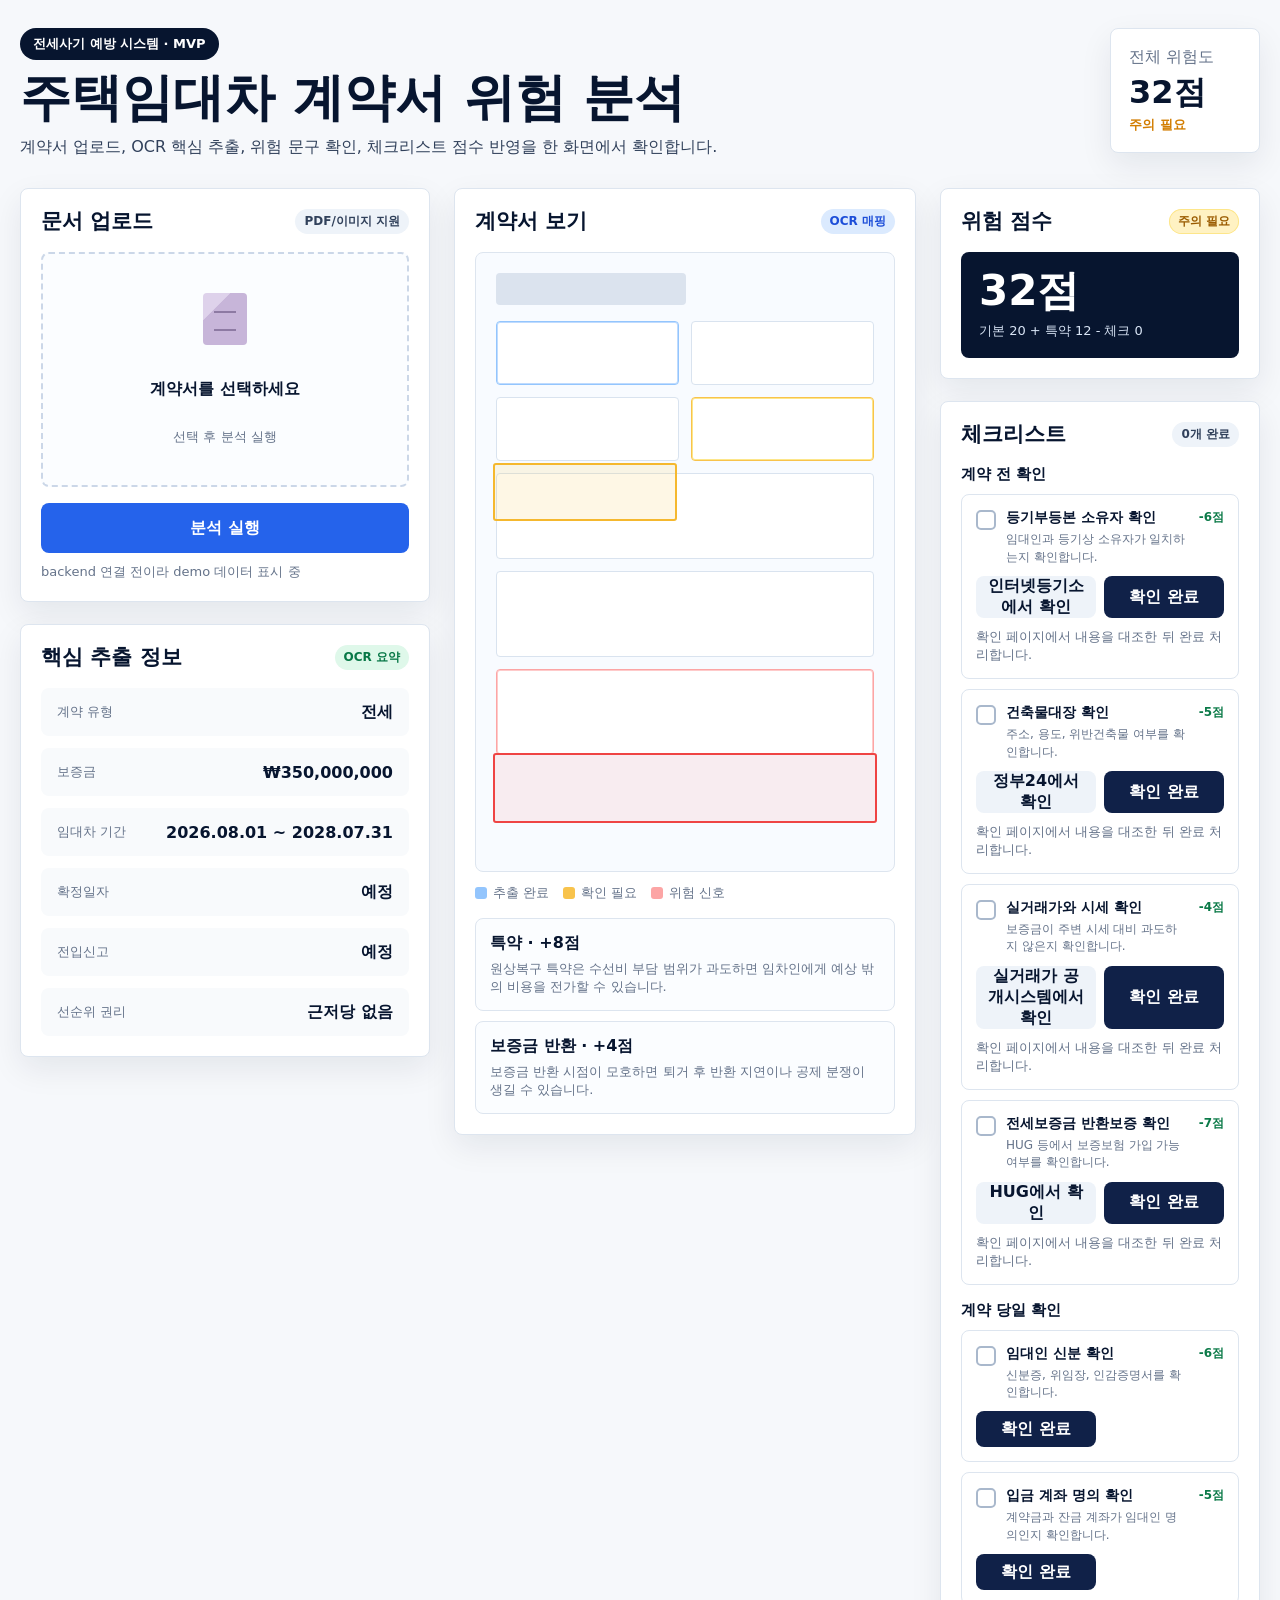
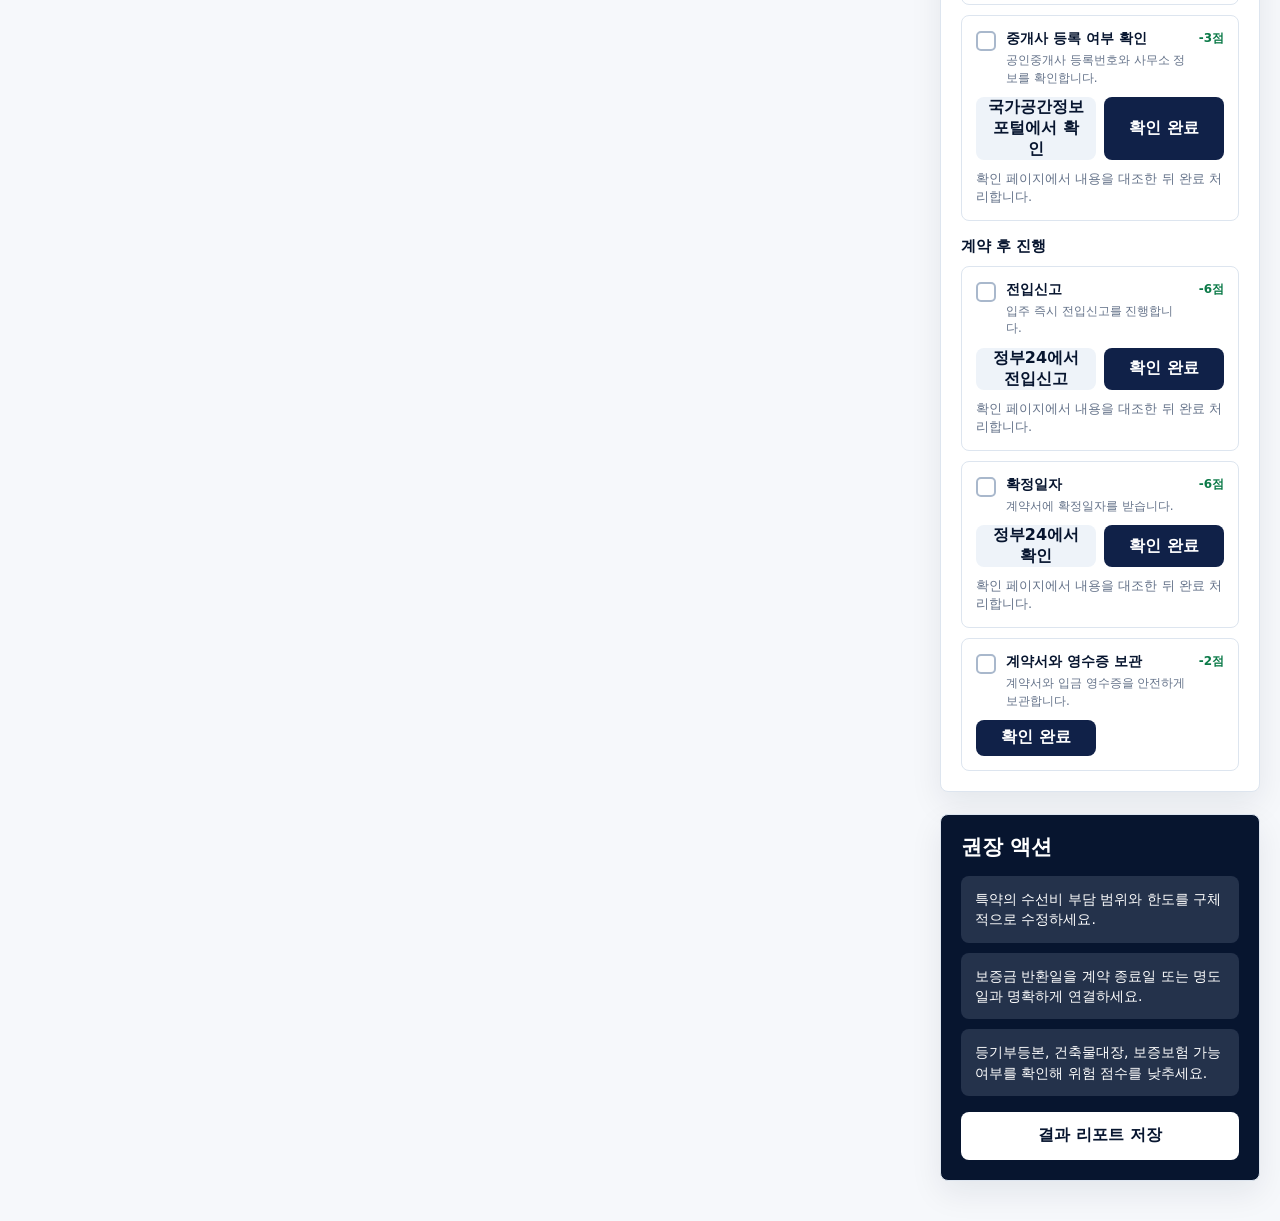
==== FastAPI/frontend/index.html @ 69af6f7d "Add connected MVP frontend dashboard" ====
<!doctype html>
<html lang="ko">
  <head>
    <meta charset="UTF-8" />
    <meta name="viewport" content="width=device-width, initial-scale=1.0" />
    <title>주택임대차 계약서 위험 분석</title>
    <link rel="stylesheet" href="./styles.css" />
  </head>
  <body>
    <main class="app-shell">
      <header class="topbar">
        <div>
          <p class="eyebrow">전세사기 예방 시스템 · MVP</p>
          <h1>주택임대차 계약서 위험 분석</h1>
          <p class="subtitle">
            계약서 업로드, OCR 핵심 추출, 위험 문구 확인, 체크리스트 점수 반영을 한 화면에서 확인합니다.
          </p>
        </div>
        <div class="score-summary" aria-live="polite">
          <span>전체 위험도</span>
          <strong id="header-score">32점</strong>
          <small id="header-score-label">주의 필요</small>
        </div>
      </header>

      <section class="workspace">
        <aside class="left-column">
          <section class="panel upload-panel">
            <div class="panel-heading">
              <h2>문서 업로드</h2>
              <span class="pill">PDF/이미지 지원</span>
            </div>
            <label class="upload-dropzone" for="contract-file">
              <input id="contract-file" type="file" accept=".pdf,image/*" />
              <span class="file-icon" aria-hidden="true"></span>
              <strong id="file-name">계약서를 선택하세요</strong>
              <span id="file-meta">선택 후 분석 실행</span>
            </label>
            <button id="analyze-button" class="primary-button" type="button">
              분석 실행
            </button>
            <p id="connection-status" class="status-line">backend 연결 대기 중</p>
          </section>

          <section class="panel">
            <div class="panel-heading">
              <h2>핵심 추출 정보</h2>
              <span class="pill success">OCR 요약</span>
            </div>
            <dl class="info-list">
              <div>
                <dt>계약 유형</dt>
                <dd id="contract-type">전세</dd>
              </div>
              <div>
                <dt>보증금</dt>
                <dd id="deposit">₩350,000,000</dd>
              </div>
              <div>
                <dt>임대차 기간</dt>
                <dd id="lease-period">2026.08.01 ~ 2028.07.31</dd>
              </div>
              <div>
                <dt>확정일자</dt>
                <dd id="fixed-date">예정</dd>
              </div>
              <div>
                <dt>전입신고</dt>
                <dd id="move-in">예정</dd>
              </div>
              <div>
                <dt>선순위 권리</dt>
                <dd id="senior-rights">근저당 없음</dd>
              </div>
            </dl>
          </section>
        </aside>

        <section class="panel document-panel">
          <div class="panel-heading">
            <h2>계약서 보기</h2>
            <span class="pill blue">OCR 매핑</span>
          </div>
          <div class="document-viewer" id="document-viewer">
            <div class="doc-toolbar"></div>
            <div class="doc-row">
              <div class="doc-cell mapped"></div>
              <div class="doc-cell"></div>
            </div>
            <div class="doc-row">
              <div class="doc-cell"></div>
              <div class="doc-cell warning"></div>
            </div>
            <div class="doc-wide"></div>
            <div class="doc-wide"></div>
            <div class="doc-wide danger"></div>
          </div>
          <div class="legend">
            <span><i class="legend-mapped"></i>추출 완료</span>
            <span><i class="legend-warning"></i>확인 필요</span>
            <span><i class="legend-danger"></i>위험 신호</span>
          </div>
          <section class="special-terms" id="special-terms"></section>
        </section>

        <aside class="right-column">
          <section class="panel risk-panel">
            <div class="panel-heading">
              <h2>위험 점수</h2>
              <span id="risk-level-pill" class="pill warning">주의</span>
            </div>
            <div class="risk-score">
              <strong id="risk-score">32점</strong>
              <span id="risk-formula">기본 20 + 특약 12 - 체크 0</span>
            </div>
          </section>

          <section class="panel checklist-panel">
            <div class="panel-heading">
              <h2>체크리스트</h2>
              <span id="completed-count" class="pill">0개 완료</span>
            </div>
            <div id="checklist-groups" class="checklist-groups"></div>
          </section>

          <section class="panel action-panel">
            <h2>권장 액션</h2>
            <ul id="recommended-actions" class="action-list"></ul>
            <button class="secondary-button" id="download-report" type="button">
              결과 리포트 저장
            </button>
          </section>
        </aside>
      </section>
    </main>

    <script src="./app.js"></script>
  </body>
</html>
---- FastAPI/frontend/styles.css ----
:root {
  --ink: #07152f;
  --muted: #65738a;
  --line: #dde5ef;
  --soft: #f6f8fb;
  --panel: #ffffff;
  --brand: #2563eb;
  --brand-dark: #102148;
  --ok: #21b56f;
  --warn: #f5b82e;
  --danger: #ef4444;
  --shadow: 0 12px 32px rgba(12, 26, 54, 0.08);
}

* {
  box-sizing: border-box;
}

body {
  margin: 0;
  min-width: 320px;
  background: var(--soft);
  color: var(--ink);
  font-family:
    Inter, Pretendard, "Noto Sans KR", "Apple SD Gothic Neo", system-ui,
    -apple-system, BlinkMacSystemFont, "Segoe UI", sans-serif;
}

button,
input {
  font: inherit;
}

button {
  cursor: pointer;
}

.app-shell {
  width: min(1280px, calc(100vw - 40px));
  margin: 0 auto;
  padding: 28px 0 40px;
}

.topbar {
  display: grid;
  grid-template-columns: 1fr auto;
  gap: 24px;
  align-items: start;
  margin-bottom: 28px;
}

.eyebrow {
  display: inline-flex;
  margin: 0 0 10px;
  padding: 7px 13px;
  color: #ffffff;
  background: var(--ink);
  border-radius: 999px;
  font-size: 13px;
  font-weight: 700;
}

h1,
h2,
p {
  margin: 0;
}

h1 {
  font-size: clamp(32px, 4vw, 52px);
  line-height: 1.08;
  letter-spacing: 0;
}

h2 {
  font-size: 21px;
  line-height: 1.2;
}

.subtitle {
  max-width: 760px;
  margin-top: 10px;
  color: #31415b;
  line-height: 1.55;
}

.score-summary {
  min-width: 150px;
  padding: 18px;
  background: var(--panel);
  border: 1px solid var(--line);
  border-radius: 8px;
  box-shadow: var(--shadow);
}

.score-summary span,
.score-summary small {
  display: block;
  color: var(--muted);
}

.score-summary strong {
  display: block;
  margin-top: 8px;
  font-size: 32px;
  line-height: 1;
}

.score-summary small {
  margin-top: 8px;
  color: #d27d00;
  font-weight: 700;
}

.workspace {
  display: grid;
  grid-template-columns: minmax(260px, 410px) minmax(420px, 1fr) minmax(280px, 320px);
  gap: 24px;
  align-items: start;
}

.left-column,
.right-column {
  display: grid;
  gap: 22px;
}

.panel {
  background: var(--panel);
  border: 1px solid var(--line);
  border-radius: 8px;
  box-shadow: var(--shadow);
  padding: 20px;
}

.panel-heading {
  display: flex;
  align-items: center;
  justify-content: space-between;
  gap: 12px;
  margin-bottom: 18px;
}

.pill {
  display: inline-flex;
  align-items: center;
  min-height: 24px;
  padding: 4px 9px;
  border-radius: 999px;
  background: #eef3f9;
  color: #31415b;
  font-size: 12px;
  font-weight: 700;
  white-space: nowrap;
}

.pill.success {
  background: #dff8ea;
  color: #087847;
}

.pill.blue {
  background: #dbeafe;
  color: #1d4ed8;
}

.pill.warning {
  background: #fff2c3;
  color: #9a5b00;
}

.pill.danger {
  background: #fee2e2;
  color: #b91c1c;
}

.upload-dropzone {
  display: grid;
  place-items: center;
  min-height: 235px;
  padding: 28px;
  border: 2px dashed #cbd7e8;
  border-radius: 8px;
  background: #fbfdff;
  text-align: center;
}

.upload-dropzone input {
  position: absolute;
  width: 1px;
  height: 1px;
  opacity: 0;
}

.file-icon {
  width: 44px;
  height: 52px;
  margin-bottom: 12px;
  border-radius: 4px;
  background:
    linear-gradient(135deg, transparent 0 28%, #c7b5d9 29% 100%),
    linear-gradient(#ded2eb, #ded2eb);
  position: relative;
}

.file-icon::after {
  content: "";
  position: absolute;
  left: 11px;
  top: 18px;
  width: 22px;
  height: 16px;
  border-top: 2px solid #8d7aa3;
  border-bottom: 2px solid #8d7aa3;
}

.upload-dropzone strong {
  display: block;
  margin-bottom: 6px;
  font-size: 16px;
}

.upload-dropzone span:last-child,
.status-line,
.legend,
.special-note {
  color: var(--muted);
  font-size: 13px;
}

.primary-button,
.secondary-button,
.mini-button {
  width: 100%;
  border: 0;
  border-radius: 8px;
  font-weight: 800;
}

.primary-button {
  min-height: 50px;
  margin-top: 16px;
  background: var(--brand);
  color: #ffffff;
}

.secondary-button {
  min-height: 48px;
  margin-top: 16px;
  background: #ffffff;
  color: var(--ink);
}

.mini-button {
  min-height: 36px;
  padding: 0 12px;
  background: var(--brand-dark);
  color: #ffffff;
}

.mini-button.ghost {
  background: #eef3f9;
  color: var(--ink);
}

.mini-button:disabled {
  background: #d9e7df;
  color: #0b7a48;
  cursor: default;
}

.status-line {
  margin-top: 10px;
}

.info-list {
  display: grid;
  gap: 12px;
  margin: 0;
}

.info-list div {
  display: grid;
  grid-template-columns: 1fr auto;
  gap: 12px;
  align-items: center;
  min-height: 48px;
  padding: 12px 16px;
  background: #f8fafc;
  border-radius: 8px;
}

.info-list dt {
  color: var(--muted);
  font-size: 13px;
}

.info-list dd {
  margin: 0;
  font-weight: 800;
  text-align: right;
}

.document-panel {
  min-width: 0;
}

.document-viewer {
  position: relative;
  min-height: 620px;
  padding: 20px;
  border: 1px solid var(--line);
  border-radius: 8px;
  background: #f8fbff;
  overflow: hidden;
}

.doc-toolbar {
  width: 190px;
  height: 32px;
  margin-bottom: 16px;
  border-radius: 4px;
  background: #dbe3ee;
}

.doc-row {
  display: grid;
  grid-template-columns: 1fr 1fr;
  gap: 12px;
  margin-bottom: 12px;
}

.doc-cell,
.doc-wide {
  min-height: 64px;
  border: 1px solid #d9e3ef;
  border-radius: 4px;
  background: #ffffff;
}

.doc-wide {
  margin-bottom: 12px;
  min-height: 86px;
}

.mapped {
  border-color: #93c5fd;
  box-shadow: inset 0 0 0 1px #bfdbfe;
}

.warning {
  border-color: #f8c34c;
  box-shadow: inset 0 0 0 1px #fde68a;
}

.danger {
  border-color: #fca5a5;
  box-shadow: inset 0 0 0 1px #fecaca;
}

.redaction-box,
.highlight-box {
  position: absolute;
  border-radius: 3px;
  pointer-events: none;
}

.redaction-box {
  background: rgba(8, 21, 47, 0.72);
}

.highlight-box.high {
  border: 2px solid var(--danger);
  background: rgba(239, 68, 68, 0.08);
}

.highlight-box.medium {
  border: 2px solid var(--warn);
  background: rgba(245, 184, 46, 0.12);
}

.legend {
  display: flex;
  flex-wrap: wrap;
  gap: 14px;
  margin-top: 12px;
}

.legend span {
  display: inline-flex;
  align-items: center;
  gap: 6px;
}

.legend i {
  width: 12px;
  height: 12px;
  border-radius: 3px;
}

.legend-mapped {
  background: #93c5fd;
}

.legend-warning {
  background: #f8c34c;
}

.legend-danger {
  background: #fca5a5;
}

.special-terms {
  display: grid;
  gap: 10px;
  margin-top: 16px;
}

.special-card {
  padding: 14px;
  border: 1px solid var(--line);
  border-radius: 8px;
  background: #fbfdff;
}

.special-card strong {
  display: block;
  margin-bottom: 6px;
}

.risk-score {
  padding: 18px;
  border-radius: 8px;
  background: var(--ink);
  color: #ffffff;
}

.risk-score strong {
  display: block;
  font-size: 42px;
  line-height: 1;
}

.risk-score span {
  display: block;
  margin-top: 10px;
  color: #d8e4f5;
  font-size: 13px;
}

.checklist-groups {
  display: grid;
  gap: 16px;
}

.checklist-group h3 {
  margin: 0 0 10px;
  font-size: 15px;
}

.check-item {
  display: grid;
  gap: 10px;
  padding: 14px;
  border: 1px solid var(--line);
  border-radius: 8px;
  background: #ffffff;
}

.check-item + .check-item {
  margin-top: 10px;
}

.check-top {
  display: grid;
  grid-template-columns: auto 1fr auto;
  gap: 10px;
  align-items: start;
}

.check-toggle {
  width: 20px;
  height: 20px;
  margin-top: 1px;
  border: 2px solid #a9b8cc;
  border-radius: 5px;
  background: #ffffff;
}

.check-item.completed .check-toggle {
  border-color: var(--ok);
  background:
    linear-gradient(135deg, transparent 0 45%, #ffffff 46% 55%, transparent 56%),
    var(--ok);
}

.check-title {
  display: grid;
  gap: 4px;
}

.check-title strong {
  font-size: 14px;
}

.check-title span {
  color: var(--muted);
  font-size: 12px;
  line-height: 1.45;
}

.check-points {
  color: #0b7a48;
  font-size: 12px;
  font-weight: 800;
  white-space: nowrap;
}

.check-actions {
  display: grid;
  grid-template-columns: 1fr 1fr;
  gap: 8px;
}

.action-panel {
  background: var(--ink);
  color: #ffffff;
}

.action-list {
  display: grid;
  gap: 10px;
  margin: 16px 0 0;
  padding: 0;
  list-style: none;
}

.action-list li {
  padding: 13px 14px;
  border-radius: 8px;
  background: #24324b;
  line-height: 1.45;
  font-size: 14px;
}

@media (max-width: 1120px) {
  .workspace {
    grid-template-columns: 1fr 1fr;
  }

  .document-panel {
    grid-column: 1 / -1;
    order: 3;
  }
}

@media (max-width: 760px) {
  .app-shell {
    width: min(100vw - 24px, 460px);
    padding-top: 18px;
  }

  .topbar,
  .workspace {
    grid-template-columns: 1fr;
  }

  .score-summary {
    width: 100%;
  }

  .document-panel {
    order: 0;
  }

  .document-viewer {
    min-height: 440px;
  }

  .doc-row {
    grid-template-columns: 1fr;
  }

  .check-actions {
    grid-template-columns: 1fr;
  }
}
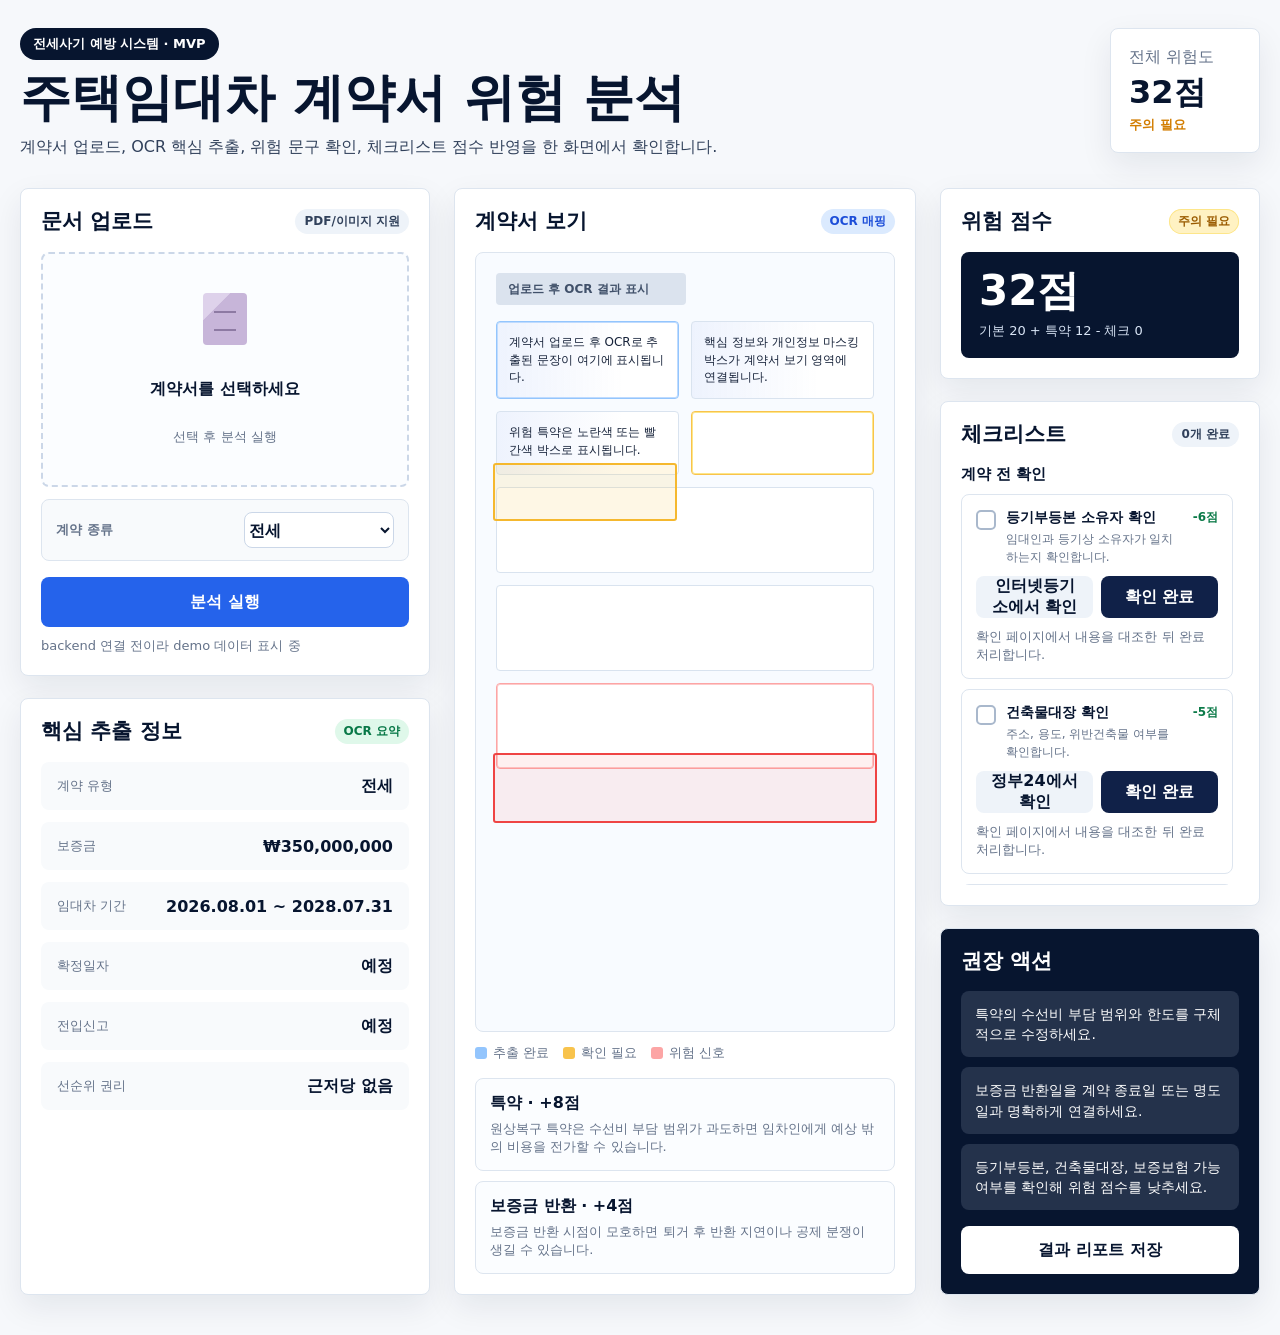
==== commit c4abb8d1: "Add structured contract field extraction" ====
--- a/FastAPI/frontend/index.html
+++ b/FastAPI/frontend/index.html
@@ -35,6 +35,16 @@
               <span class="file-icon" aria-hidden="true"></span>
               <strong id="file-name">계약서를 선택하세요</strong>
               <span id="file-meta">선택 후 분석 실행</span>
+            </label>
+            <label class="document-type-field" for="document-type">
+              <span>계약 종류</span>
+              <select id="document-type">
+                <option value="jeonse">전세</option>
+                <option value="monthly_rent">월세</option>
+                <option value="mixed_rent">반전세</option>
+                <option value="sale">매매</option>
+                <option value="unknown">모름</option>
+              </select>
             </label>
             <button id="analyze-button" class="primary-button" type="button">
               분석 실행
--- a/FastAPI/frontend/styles.css
+++ b/FastAPI/frontend/styles.css
@@ -27,7 +27,8 @@
 }
 
 button,
-input {
+input,
+select {
   font: inherit;
 }
 
@@ -116,13 +117,23 @@
   display: grid;
   grid-template-columns: minmax(260px, 410px) minmax(420px, 1fr) minmax(280px, 320px);
   gap: 24px;
-  align-items: start;
+  align-items: stretch;
 }
 
 .left-column,
 .right-column {
   display: grid;
   gap: 22px;
+  height: 100%;
+}
+
+.left-column {
+  grid-template-rows: auto 1fr;
+}
+
+.right-column {
+  align-self: start;
+  grid-template-rows: auto;
 }
 
 .panel {
@@ -131,6 +142,17 @@
   border-radius: 8px;
   box-shadow: var(--shadow);
   padding: 20px;
+}
+
+.left-column .panel,
+.right-column .panel,
+.document-panel {
+  min-height: 0;
+}
+
+.document-panel {
+  display: flex;
+  flex-direction: column;
 }
 
 .panel-heading {
@@ -228,6 +250,34 @@
   font-size: 13px;
 }
 
+.document-type-field {
+  display: grid;
+  grid-template-columns: 1fr 150px;
+  gap: 12px;
+  align-items: center;
+  margin-top: 12px;
+  padding: 12px 14px;
+  border: 1px solid var(--line);
+  border-radius: 8px;
+  background: #f8fafc;
+}
+
+.document-type-field span {
+  color: var(--muted);
+  font-size: 13px;
+  font-weight: 700;
+}
+
+.document-type-field select {
+  width: 100%;
+  min-height: 36px;
+  border: 1px solid #cbd7e8;
+  border-radius: 8px;
+  background: #ffffff;
+  color: var(--ink);
+  font-weight: 800;
+}
+
 .primary-button,
 .secondary-button,
 .mini-button {
@@ -307,6 +357,7 @@
 
 .document-viewer {
   position: relative;
+  flex: 1;
   min-height: 620px;
   padding: 20px;
   border: 1px solid var(--line);
@@ -316,11 +367,18 @@
 }
 
 .doc-toolbar {
-  width: 190px;
+  display: inline-flex;
+  align-items: center;
+  width: auto;
+  min-width: 190px;
   height: 32px;
   margin-bottom: 16px;
+  padding: 0 12px;
   border-radius: 4px;
   background: #dbe3ee;
+  color: #41516a;
+  font-size: 12px;
+  font-weight: 800;
 }
 
 .doc-row {
@@ -333,14 +391,27 @@
 .doc-cell,
 .doc-wide {
   min-height: 64px;
+  padding: 12px;
   border: 1px solid #d9e3ef;
   border-radius: 4px;
   background: #ffffff;
+  color: #5c687a;
+  font-size: 12px;
+  line-height: 1.45;
+  overflow: hidden;
 }
 
 .doc-wide {
   margin-bottom: 12px;
   min-height: 86px;
+}
+
+.doc-cell.has-ocr-text,
+.doc-wide.has-ocr-text {
+  color: #17233a;
+  background:
+    linear-gradient(90deg, rgba(37, 99, 235, 0.08), transparent 70%),
+    #ffffff;
 }
 
 .mapped {
@@ -451,6 +522,28 @@
 .checklist-groups {
   display: grid;
   gap: 16px;
+  max-height: 420px;
+  overflow-y: auto;
+  overscroll-behavior: contain;
+  padding-right: 6px;
+}
+
+.checklist-groups::-webkit-scrollbar {
+  width: 8px;
+}
+
+.checklist-groups::-webkit-scrollbar-track {
+  background: #eef3f9;
+  border-radius: 999px;
+}
+
+.checklist-groups::-webkit-scrollbar-thumb {
+  background: #b9c7db;
+  border-radius: 999px;
+}
+
+.checklist-groups::-webkit-scrollbar-thumb:hover {
+  background: #8fa1bc;
 }
 
 .checklist-group h3 {
@@ -546,6 +639,7 @@
 @media (max-width: 1120px) {
   .workspace {
     grid-template-columns: 1fr 1fr;
+    align-items: start;
   }
 
   .document-panel {
@@ -565,6 +659,17 @@
     grid-template-columns: 1fr;
   }
 
+  .left-column,
+  .right-column {
+    height: auto;
+    grid-template-rows: none;
+  }
+
+  .document-panel,
+  .checklist-panel {
+    display: block;
+  }
+
   .score-summary {
     width: 100%;
   }
@@ -577,6 +682,10 @@
     min-height: 440px;
   }
 
+  .checklist-groups {
+    max-height: 420px;
+  }
+
   .doc-row {
     grid-template-columns: 1fr;
   }
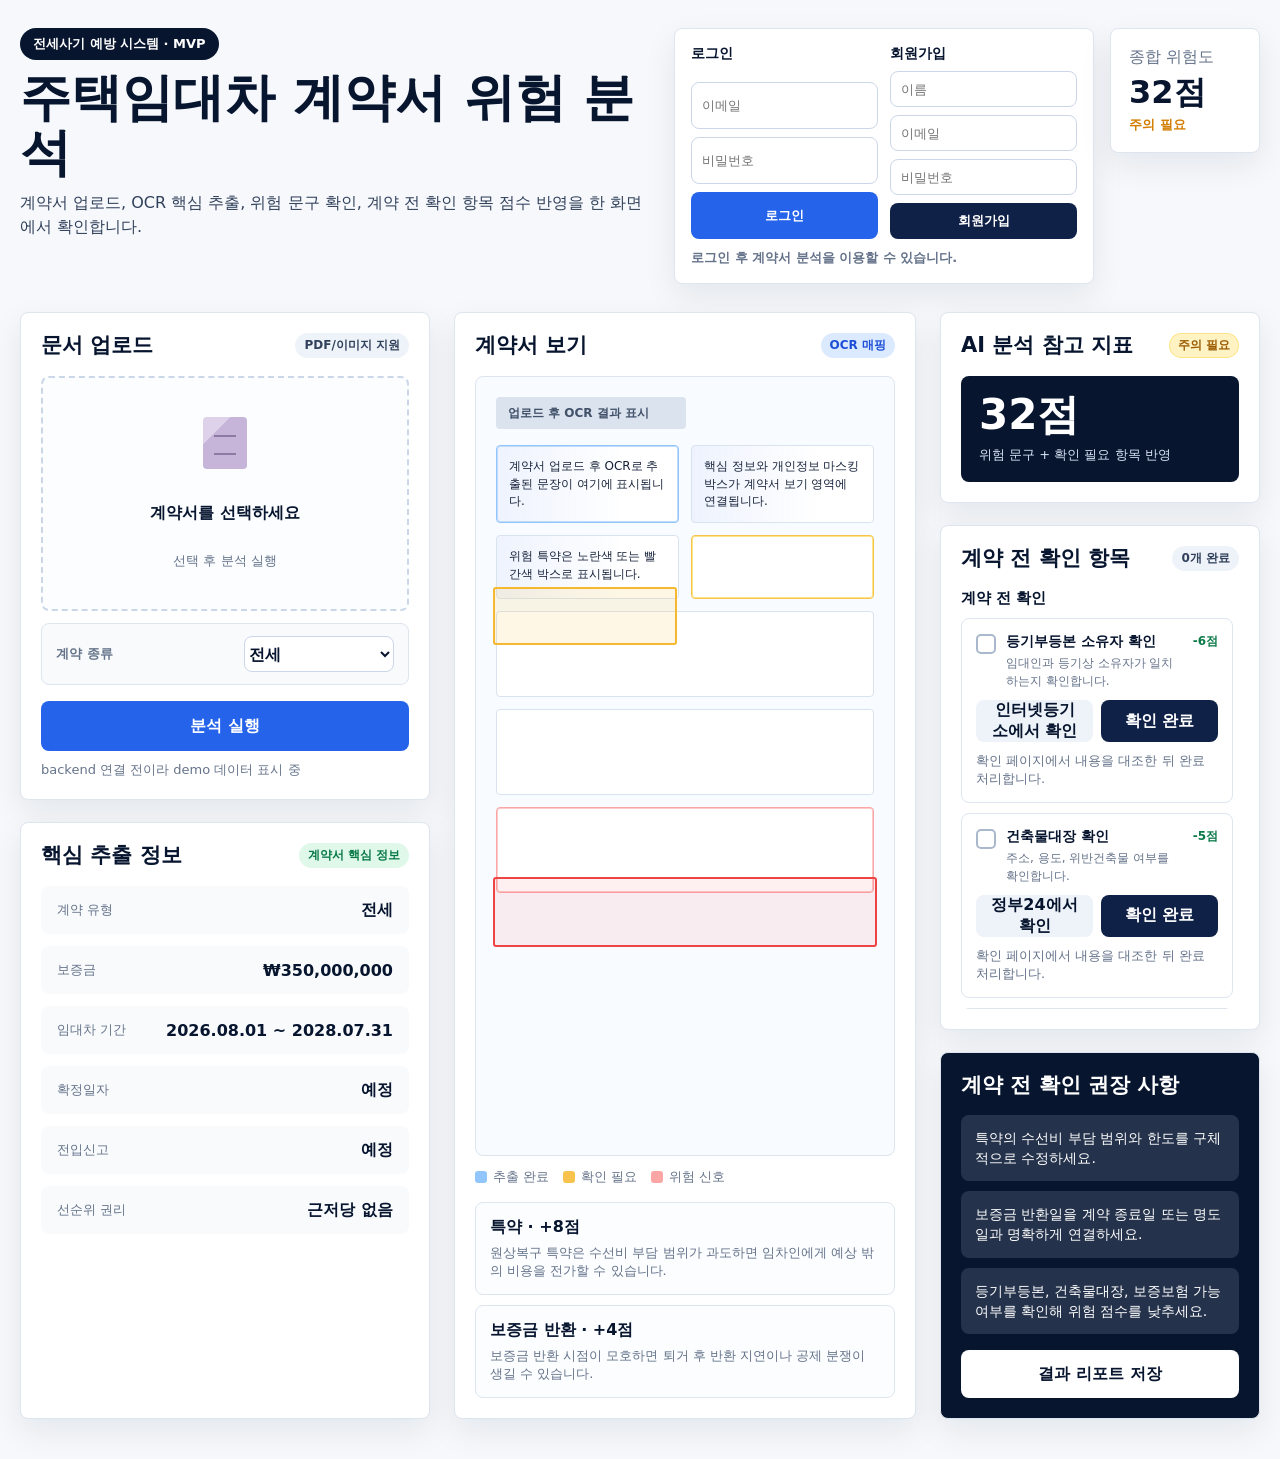
==== commit 2597bd27: "feat: add frontend login and signup UI" ====
--- a/FastAPI/frontend/index.html
+++ b/FastAPI/frontend/index.html
@@ -13,13 +13,42 @@
           <p class="eyebrow">전세사기 예방 시스템 · MVP</p>
           <h1>주택임대차 계약서 위험 분석</h1>
           <p class="subtitle">
-            계약서 업로드, OCR 핵심 추출, 위험 문구 확인, 체크리스트 점수 반영을 한 화면에서 확인합니다.
+            계약서 업로드, OCR 핵심 추출, 위험 문구 확인, 계약 전 확인 항목 점수 반영을 한 화면에서 확인합니다.
           </p>
         </div>
-        <div class="score-summary" aria-live="polite">
-          <span>전체 위험도</span>
-          <strong id="header-score">32점</strong>
-          <small id="header-score-label">주의 필요</small>
+
+        <div class="topbar-actions">
+          <section class="auth-panel">
+            <div id="auth-forms" class="auth-forms">
+              <div class="auth-form">
+                <strong>로그인</strong>
+                <input id="login-email" type="email" placeholder="이메일" />
+                <input id="login-password" type="password" placeholder="비밀번호" />
+                <button id="login-button" class="auth-button" type="button">로그인</button>
+              </div>
+
+              <div class="auth-form">
+                <strong>회원가입</strong>
+                <input id="signup-name" type="text" placeholder="이름" />
+                <input id="signup-email" type="email" placeholder="이메일" />
+                <input id="signup-password" type="password" placeholder="비밀번호" />
+                <button id="signup-button" class="auth-button secondary" type="button">회원가입</button>
+              </div>
+            </div>
+
+            <div id="auth-user" class="auth-user hidden">
+              <span><strong id="auth-user-name">사용자</strong>님 로그인 중</span>
+              <button id="logout-button" class="auth-button ghost" type="button">로그아웃</button>
+            </div>
+
+            <p id="auth-message" class="auth-message"></p>
+          </section>
+
+          <div class="score-summary" aria-live="polite">
+            <span>종합 위험도</span>
+            <strong id="header-score">32점</strong>
+            <small id="header-score-label">주의 필요</small>
+          </div>
         </div>
       </header>
 
@@ -55,7 +84,7 @@
           <section class="panel">
             <div class="panel-heading">
               <h2>핵심 추출 정보</h2>
-              <span class="pill success">OCR 요약</span>
+              <span class="pill success">계약서 핵심 정보</span>
             </div>
             <dl class="info-list">
               <div>
@@ -116,25 +145,25 @@
         <aside class="right-column">
           <section class="panel risk-panel">
             <div class="panel-heading">
-              <h2>위험 점수</h2>
+              <h2>AI 분석 참고 지표</h2>
               <span id="risk-level-pill" class="pill warning">주의</span>
             </div>
             <div class="risk-score">
               <strong id="risk-score">32점</strong>
-              <span id="risk-formula">기본 20 + 특약 12 - 체크 0</span>
+              <span id="risk-formula">위험 문구 + 확인 필요 항목 반영</span>
             </div>
           </section>
 
           <section class="panel checklist-panel">
             <div class="panel-heading">
-              <h2>체크리스트</h2>
+              <h2>계약 전 확인 항목</h2>
               <span id="completed-count" class="pill">0개 완료</span>
             </div>
             <div id="checklist-groups" class="checklist-groups"></div>
           </section>
 
           <section class="panel action-panel">
-            <h2>권장 액션</h2>
+            <h2>계약 전 확인 권장 사항</h2>
             <ul id="recommended-actions" class="action-list"></ul>
             <button class="secondary-button" id="download-report" type="button">
               결과 리포트 저장
--- a/FastAPI/frontend/styles.css
+++ b/FastAPI/frontend/styles.css
@@ -363,7 +363,7 @@
   border: 1px solid var(--line);
   border-radius: 8px;
   background: #f8fbff;
-  overflow: hidden;
+  overflow: auto;
 }
 
 .doc-toolbar {
@@ -430,7 +430,8 @@
 }
 
 .redaction-box,
-.highlight-box {
+.highlight-box,
+.field-evidence-box {
   position: absolute;
   border-radius: 3px;
   pointer-events: none;
@@ -438,6 +439,72 @@
 
 .redaction-box {
   background: rgba(8, 21, 47, 0.72);
+  z-index: 4;
+}
+
+.redaction-box.mosaic {
+  background:
+    repeating-linear-gradient(
+      45deg,
+      rgba(8, 21, 47, 0.82) 0 4px,
+      rgba(8, 21, 47, 0.58) 4px 8px
+    );
+}
+
+.redaction-box.translucent {
+  background: rgba(37, 99, 235, 0.28);
+  border: 1px solid rgba(37, 99, 235, 0.55);
+}
+
+.preview-stack {
+  display: grid;
+  gap: 18px;
+}
+
+.preview-page {
+  position: relative;
+  width: min(100%, 860px);
+  margin: 0 auto;
+  border: 1px solid #cbd7e8;
+  border-radius: 4px;
+  background: #ffffff;
+  box-shadow: 0 10px 24px rgba(12, 26, 54, 0.12);
+  overflow: hidden;
+}
+
+.preview-page img {
+  display: block;
+  width: 100%;
+  height: auto;
+}
+
+.preview-overlay {
+  position: absolute;
+  inset: 0;
+  pointer-events: none;
+}
+
+.page-badge {
+  position: absolute;
+  top: 10px;
+  right: 10px;
+  display: inline-flex;
+  align-items: center;
+  justify-content: center;
+  min-width: 28px;
+  height: 28px;
+  border-radius: 999px;
+  background: rgba(7, 21, 47, 0.82);
+  color: #ffffff;
+  font-size: 12px;
+  font-weight: 800;
+}
+
+.field-evidence-box {
+  border: 2px solid rgba(245, 184, 46, 0.95);
+  background: rgba(245, 184, 46, 0.12);
+  border-radius: 3px;
+  z-index: 3;
 }
 
 .highlight-box.high {
@@ -694,3 +761,103 @@
     grid-template-columns: 1fr;
   }
 }
+.topbar-actions {
+  display: grid;
+  grid-template-columns: minmax(320px, 420px) auto;
+  gap: 16px;
+  align-items: start;
+}
+
+.auth-panel {
+  padding: 16px;
+  background: var(--panel);
+  border: 1px solid var(--line);
+  border-radius: 8px;
+  box-shadow: var(--shadow);
+}
+
+.auth-forms {
+  display: grid;
+  grid-template-columns: 1fr 1fr;
+  gap: 12px;
+}
+
+.auth-form {
+  display: grid;
+  gap: 8px;
+}
+
+.auth-form strong {
+  font-size: 14px;
+}
+
+.auth-form input {
+  width: 100%;
+  min-height: 36px;
+  padding: 0 10px;
+  border: 1px solid #cbd7e8;
+  border-radius: 8px;
+  background: #ffffff;
+  color: var(--ink);
+  font-size: 13px;
+}
+
+.auth-button {
+  min-height: 36px;
+  border: 0;
+  border-radius: 8px;
+  background: var(--brand);
+  color: #ffffff;
+  font-size: 13px;
+  font-weight: 800;
+}
+
+.auth-button.secondary {
+  background: var(--brand-dark);
+}
+
+.auth-button.ghost {
+  width: auto;
+  padding: 0 14px;
+  background: #eef3f9;
+  color: var(--ink);
+}
+
+.auth-user {
+  display: flex;
+  align-items: center;
+  justify-content: space-between;
+  gap: 12px;
+}
+
+.auth-message {
+  min-height: 18px;
+  margin-top: 10px;
+  color: var(--muted);
+  font-size: 13px;
+  font-weight: 700;
+}
+
+.auth-message.success {
+  color: #087847;
+}
+
+.auth-message.error {
+  color: #b91c1c;
+}
+
+.hidden {
+  display: none !important;
+}
+
+@media (max-width: 1120px) {
+  .topbar-actions {
+    grid-template-columns: 1fr;
+  }
+}
+
+@media (max-width: 760px) {
+  .auth-forms {
+    grid-template-columns: 1fr;
+  }
+}
